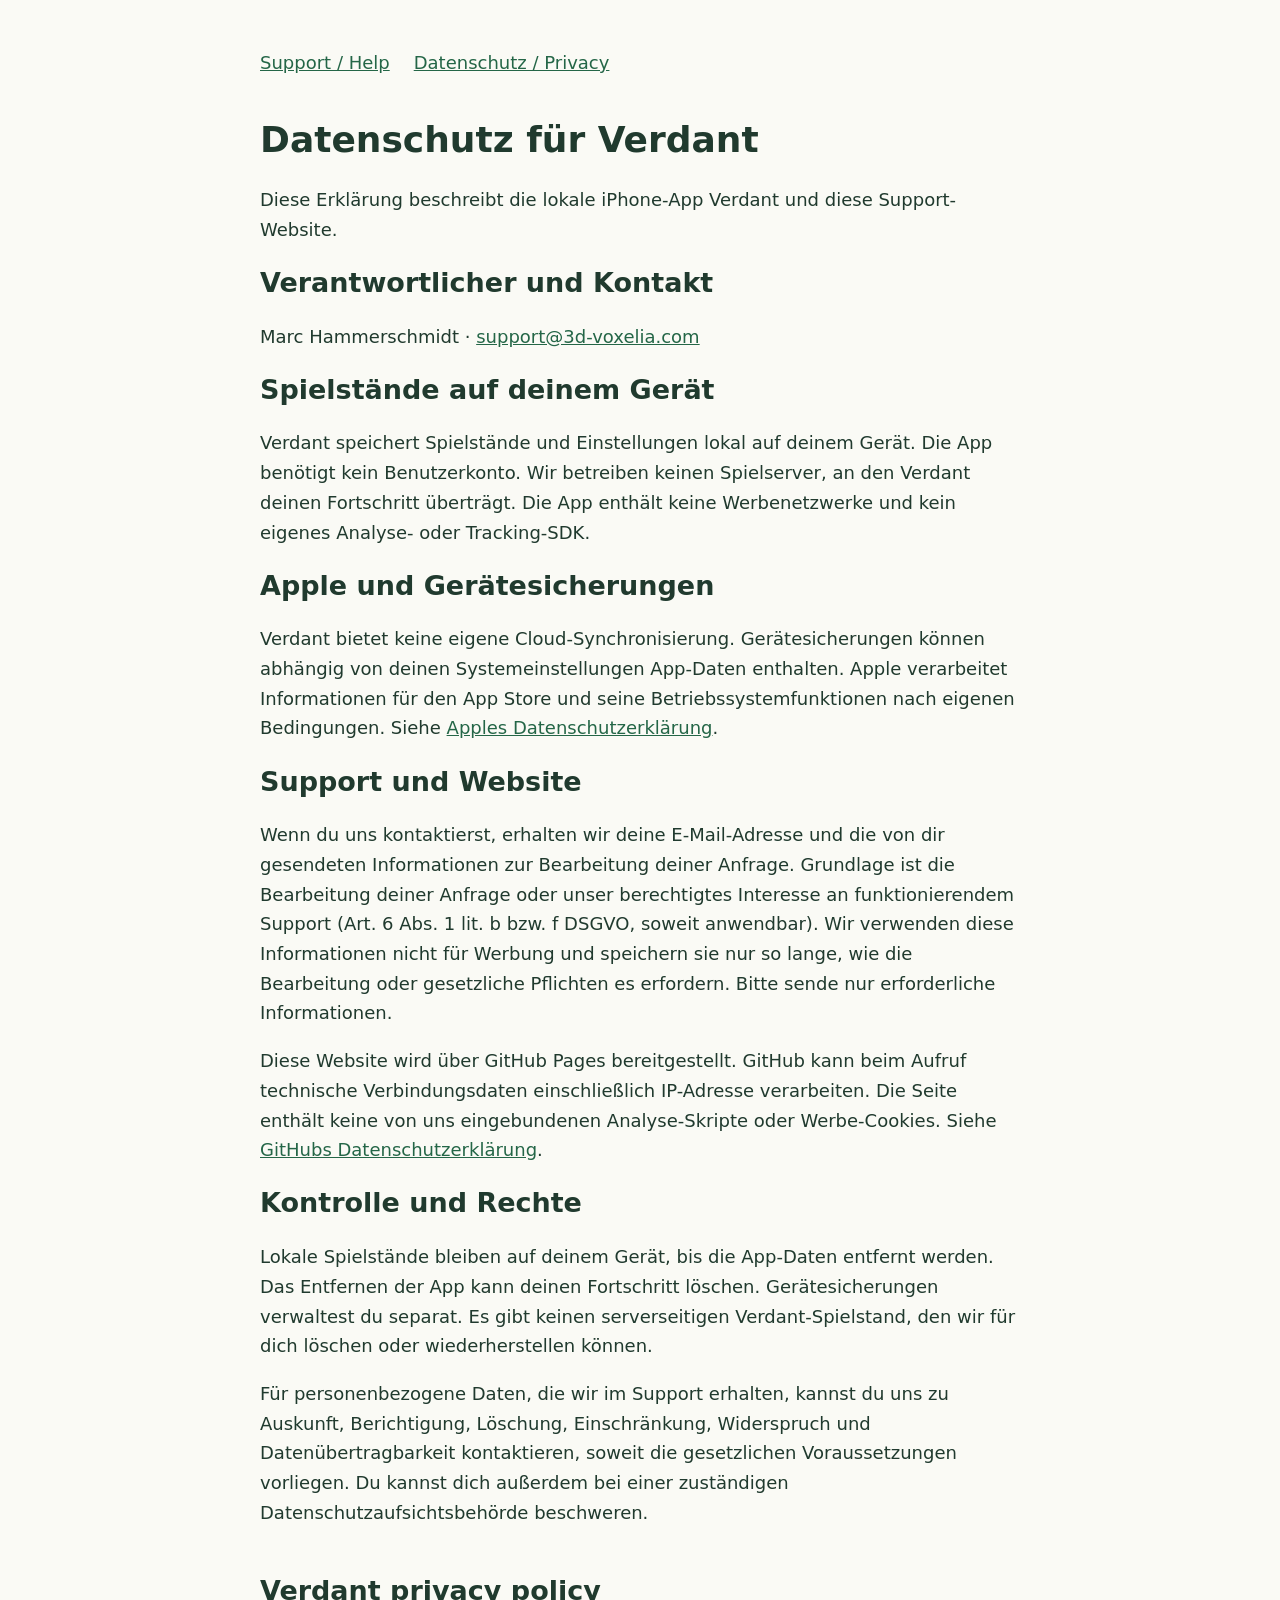
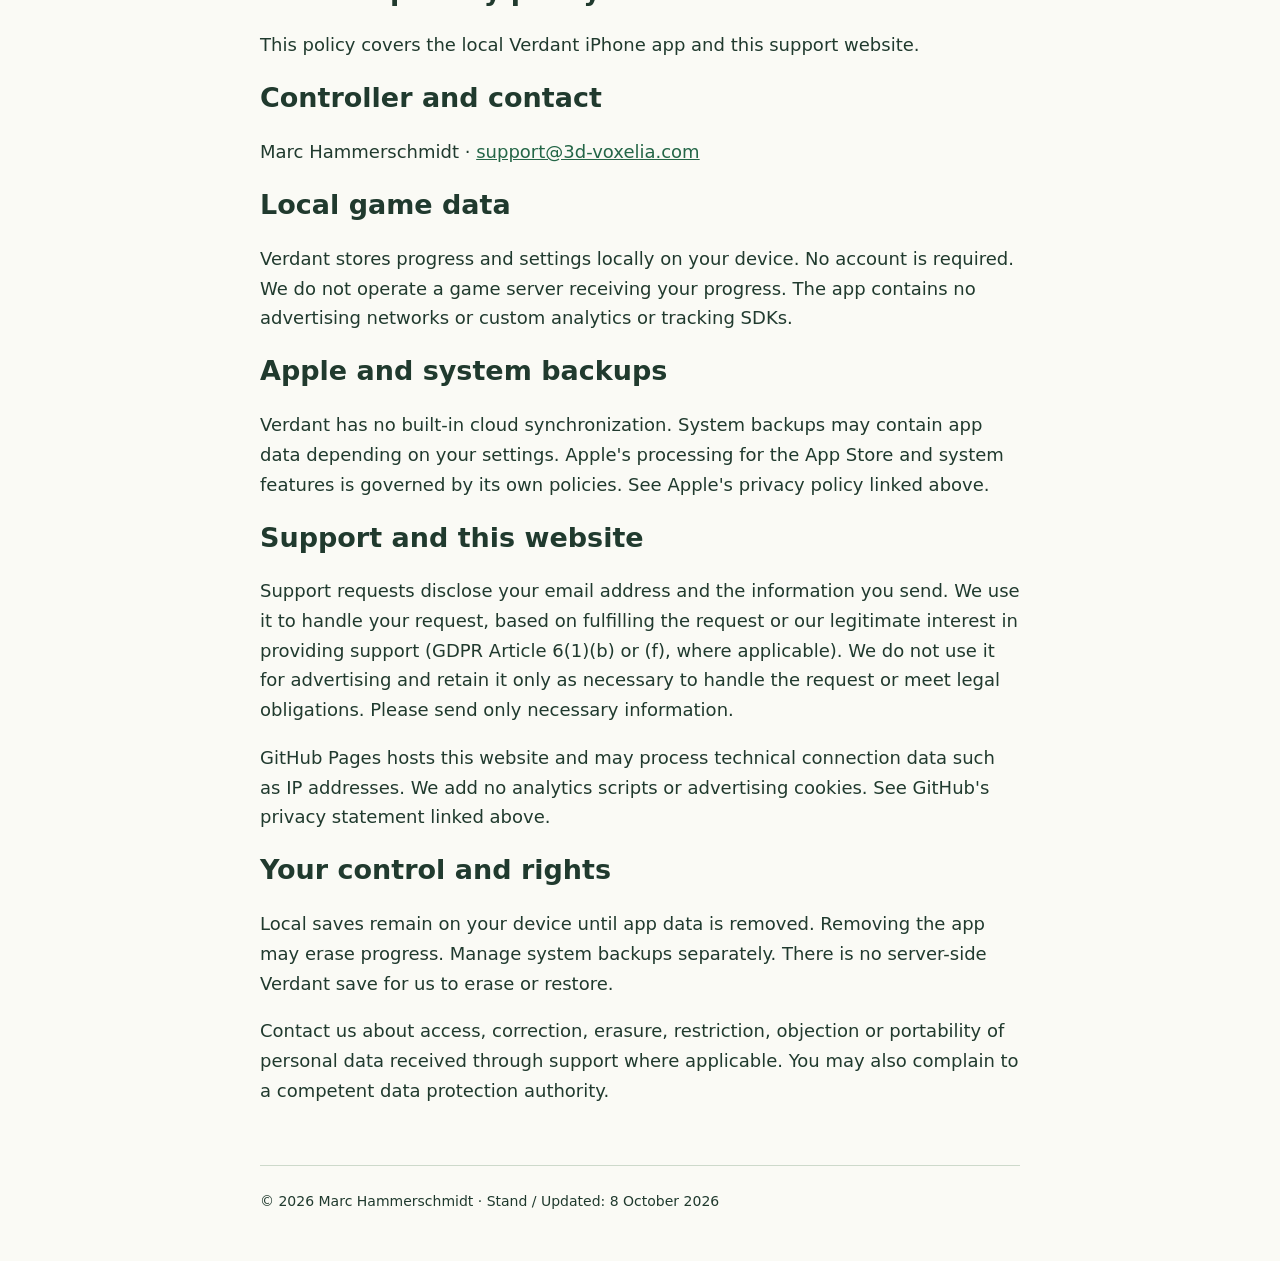
==== verdant/privacy.html @ f538ca0a "Add Verdant support and privacy pages" ====
<!doctype html><html lang="de"><meta charset="utf-8"><meta name="viewport" content="width=device-width,initial-scale=1"><title>Datenschutz / Privacy · Verdant</title><style>body{max-width:760px;margin:48px auto;padding:0 24px;font:18px/1.65 system-ui,sans-serif;color:#203a2e;background:#fafaf5}a{color:#246647}nav{display:flex;gap:24px;margin-bottom:40px}h1,h2{line-height:1.2}section{margin-top:48px}footer{margin-top:60px;padding-top:24px;border-top:1px solid #cdd9cb;font-size:14px}:focus-visible{outline:3px solid #ad6914;outline-offset:4px}</style><nav aria-label="Navigation"><a href="support.html">Support / Help</a><a href="privacy.html">Datenschutz / Privacy</a></nav><main><h1>Datenschutz für Verdant</h1><p>Diese Erklärung beschreibt die lokale iPhone-App Verdant und diese Support-Website.</p><h2>Verantwortlicher und Kontakt</h2><p>Marc Hammerschmidt · <a href="mailto:support@3d-voxelia.com">support@3d-voxelia.com</a></p><h2>Spielstände auf deinem Gerät</h2><p>Verdant speichert Spielstände und Einstellungen lokal auf deinem Gerät. Die App benötigt kein Benutzerkonto. Wir betreiben keinen Spielserver, an den Verdant deinen Fortschritt überträgt. Die App enthält keine Werbenetzwerke und kein eigenes Analyse- oder Tracking-SDK.</p><h2>Apple und Gerätesicherungen</h2><p>Verdant bietet keine eigene Cloud-Synchronisierung. Gerätesicherungen können abhängig von deinen Systemeinstellungen App-Daten enthalten. Apple verarbeitet Informationen für den App Store und seine Betriebssystemfunktionen nach eigenen Bedingungen. Siehe <a href="https://www.apple.com/legal/privacy/">Apples Datenschutzerklärung</a>.</p><h2>Support und Website</h2><p>Wenn du uns kontaktierst, erhalten wir deine E-Mail-Adresse und die von dir gesendeten Informationen zur Bearbeitung deiner Anfrage. Grundlage ist die Bearbeitung deiner Anfrage oder unser berechtigtes Interesse an funktionierendem Support (Art. 6 Abs. 1 lit. b bzw. f DSGVO, soweit anwendbar). Wir verwenden diese Informationen nicht für Werbung und speichern sie nur so lange, wie die Bearbeitung oder gesetzliche Pflichten es erfordern. Bitte sende nur erforderliche Informationen.</p><p>Diese Website wird über GitHub Pages bereitgestellt. GitHub kann beim Aufruf technische Verbindungsdaten einschließlich IP-Adresse verarbeiten. Die Seite enthält keine von uns eingebundenen Analyse-Skripte oder Werbe-Cookies. Siehe <a href="https://docs.github.com/en/site-policy/privacy-policies/github-general-privacy-statement">GitHubs Datenschutzerklärung</a>.</p><h2>Kontrolle und Rechte</h2><p>Lokale Spielstände bleiben auf deinem Gerät, bis die App-Daten entfernt werden. Das Entfernen der App kann deinen Fortschritt löschen. Gerätesicherungen verwaltest du separat. Es gibt keinen serverseitigen Verdant-Spielstand, den wir für dich löschen oder wiederherstellen können.</p><p>Für personenbezogene Daten, die wir im Support erhalten, kannst du uns zu Auskunft, Berichtigung, Löschung, Einschränkung, Widerspruch und Datenübertragbarkeit kontaktieren, soweit die gesetzlichen Voraussetzungen vorliegen. Du kannst dich außerdem bei einer zuständigen Datenschutzaufsichtsbehörde beschweren.</p><section lang="en"><h1>Verdant privacy policy</h1><p>This policy covers the local Verdant iPhone app and this support website.</p><h2>Controller and contact</h2><p>Marc Hammerschmidt · <a href="mailto:support@3d-voxelia.com">support@3d-voxelia.com</a></p><h2>Local game data</h2><p>Verdant stores progress and settings locally on your device. No account is required. We do not operate a game server receiving your progress. The app contains no advertising networks or custom analytics or tracking SDKs.</p><h2>Apple and system backups</h2><p>Verdant has no built-in cloud synchronization. System backups may contain app data depending on your settings. Apple's processing for the App Store and system features is governed by its own policies. See Apple's privacy policy linked above.</p><h2>Support and this website</h2><p>Support requests disclose your email address and the information you send. We use it to handle your request, based on fulfilling the request or our legitimate interest in providing support (GDPR Article 6(1)(b) or (f), where applicable). We do not use it for advertising and retain it only as necessary to handle the request or meet legal obligations. Please send only necessary information.</p><p>GitHub Pages hosts this website and may process technical connection data such as IP addresses. We add no analytics scripts or advertising cookies. See GitHub's privacy statement linked above.</p><h2>Your control and rights</h2><p>Local saves remain on your device until app data is removed. Removing the app may erase progress. Manage system backups separately. There is no server-side Verdant save for us to erase or restore.</p><p>Contact us about access, correction, erasure, restriction, objection or portability of personal data received through support where applicable. You may also complain to a competent data protection authority.</p></section></main><footer>© 2026 Marc Hammerschmidt · Stand / Updated: 8 October 2026</footer></html>
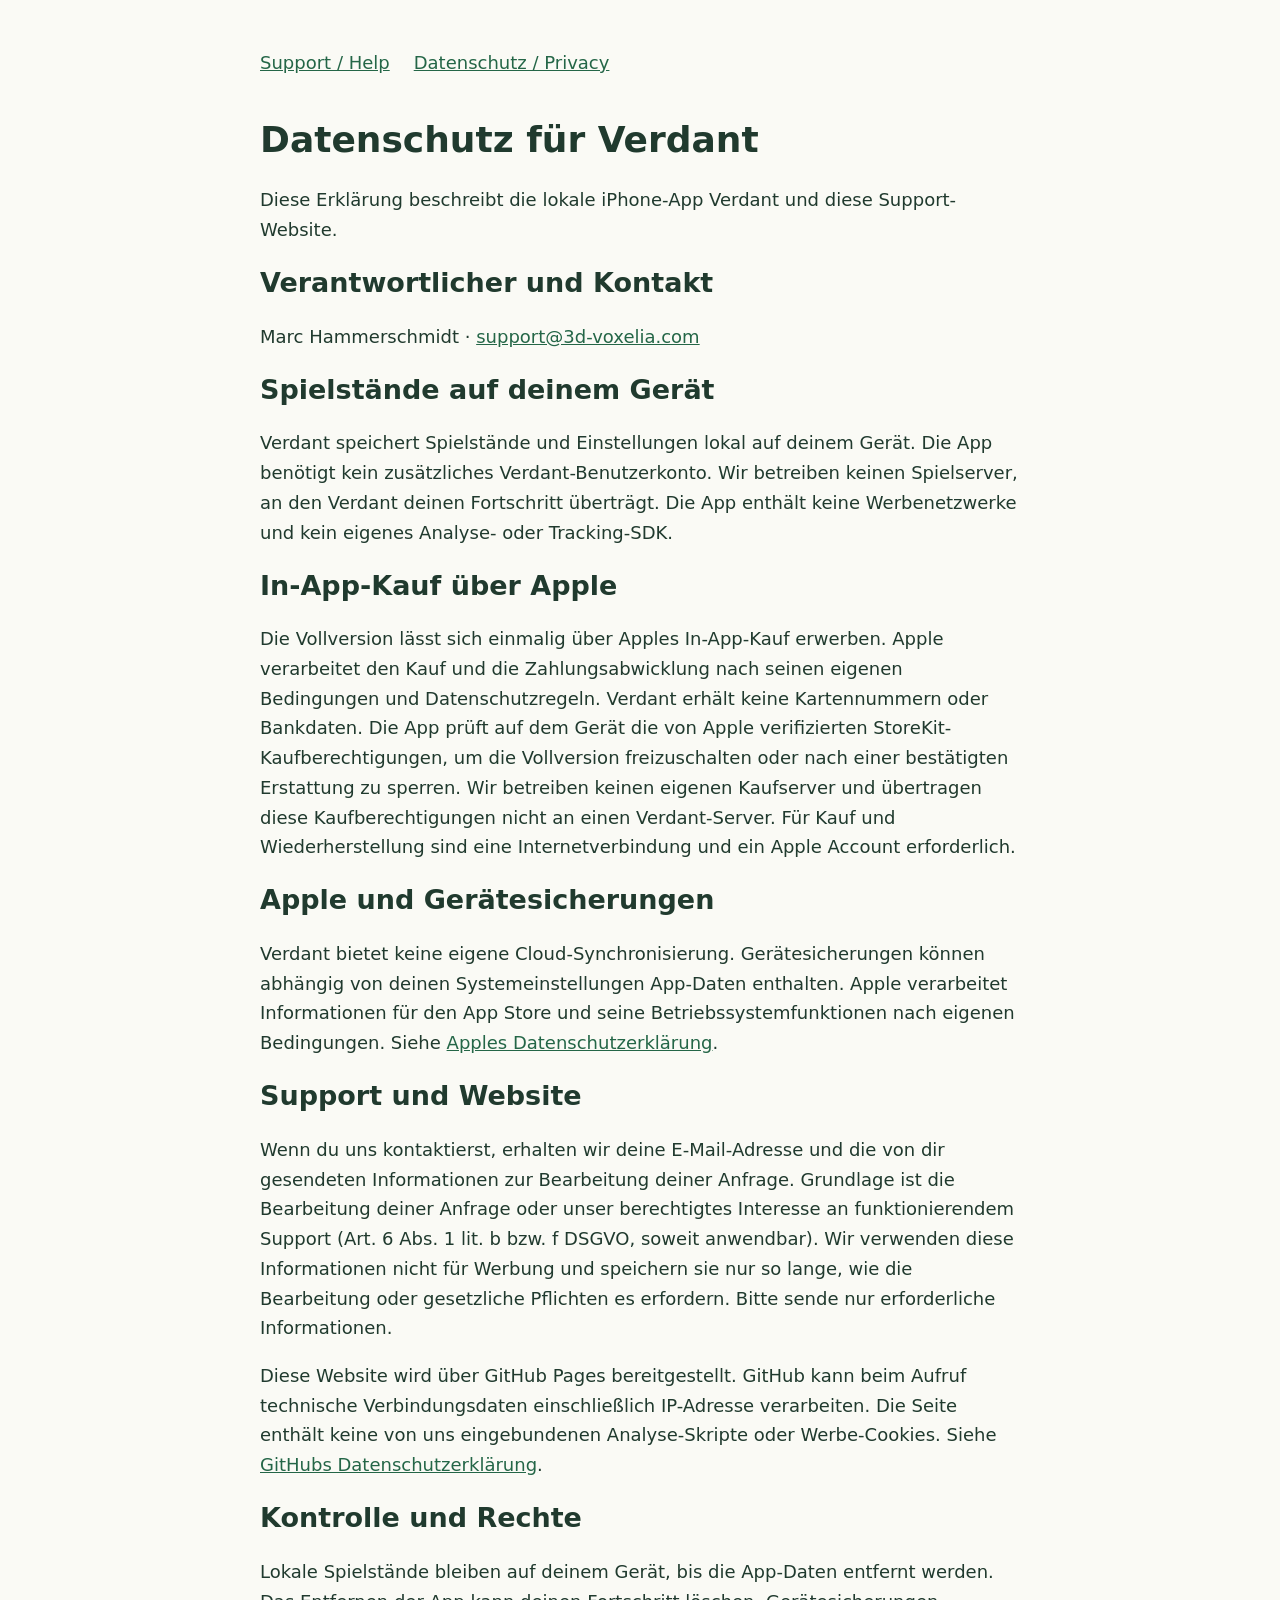
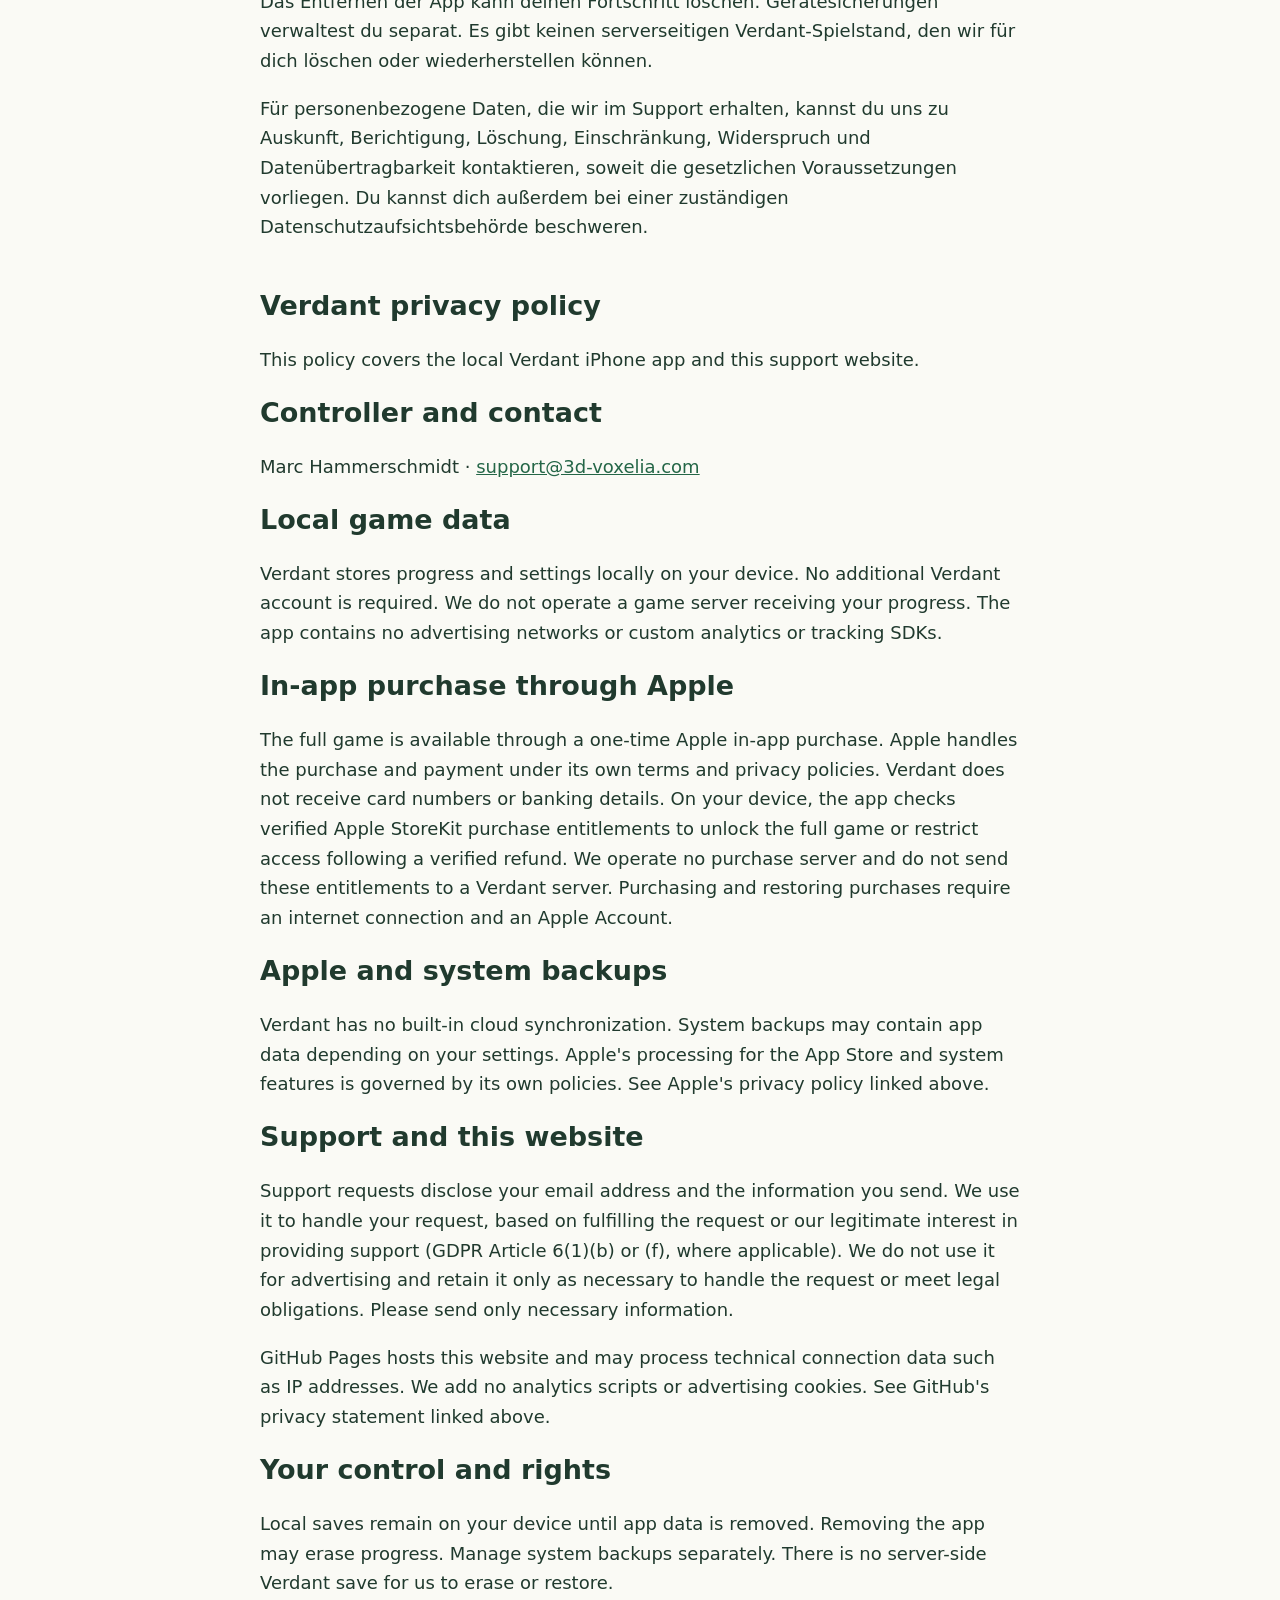
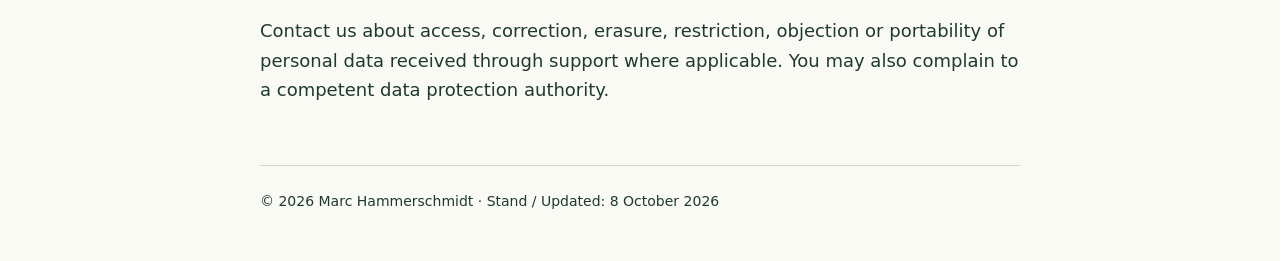
==== commit e08b87bf: "Document Verdant free chapter and permanent Apple full-game purchase" ====
--- a/verdant/privacy.html
+++ b/verdant/privacy.html
@@ -1 +1 @@
-<!doctype html><html lang="de"><meta charset="utf-8"><meta name="viewport" content="width=device-width,initial-scale=1"><title>Datenschutz / Privacy · Verdant</title><style>body{max-width:760px;margin:48px auto;padding:0 24px;font:18px/1.65 system-ui,sans-serif;color:#203a2e;background:#fafaf5}a{color:#246647}nav{display:flex;gap:24px;margin-bottom:40px}h1,h2{line-height:1.2}section{margin-top:48px}footer{margin-top:60px;padding-top:24px;border-top:1px solid #cdd9cb;font-size:14px}:focus-visible{outline:3px solid #ad6914;outline-offset:4px}</style><nav aria-label="Navigation"><a href="support.html">Support / Help</a><a href="privacy.html">Datenschutz / Privacy</a></nav><main><h1>Datenschutz für Verdant</h1><p>Diese Erklärung beschreibt die lokale iPhone-App Verdant und diese Support-Website.</p><h2>Verantwortlicher und Kontakt</h2><p>Marc Hammerschmidt · <a href="mailto:support@3d-voxelia.com">support@3d-voxelia.com</a></p><h2>Spielstände auf deinem Gerät</h2><p>Verdant speichert Spielstände und Einstellungen lokal auf deinem Gerät. Die App benötigt kein Benutzerkonto. Wir betreiben keinen Spielserver, an den Verdant deinen Fortschritt überträgt. Die App enthält keine Werbenetzwerke und kein eigenes Analyse- oder Tracking-SDK.</p><h2>Apple und Gerätesicherungen</h2><p>Verdant bietet keine eigene Cloud-Synchronisierung. Gerätesicherungen können abhängig von deinen Systemeinstellungen App-Daten enthalten. Apple verarbeitet Informationen für den App Store und seine Betriebssystemfunktionen nach eigenen Bedingungen. Siehe <a href="https://www.apple.com/legal/privacy/">Apples Datenschutzerklärung</a>.</p><h2>Support und Website</h2><p>Wenn du uns kontaktierst, erhalten wir deine E-Mail-Adresse und die von dir gesendeten Informationen zur Bearbeitung deiner Anfrage. Grundlage ist die Bearbeitung deiner Anfrage oder unser berechtigtes Interesse an funktionierendem Support (Art. 6 Abs. 1 lit. b bzw. f DSGVO, soweit anwendbar). Wir verwenden diese Informationen nicht für Werbung und speichern sie nur so lange, wie die Bearbeitung oder gesetzliche Pflichten es erfordern. Bitte sende nur erforderliche Informationen.</p><p>Diese Website wird über GitHub Pages bereitgestellt. GitHub kann beim Aufruf technische Verbindungsdaten einschließlich IP-Adresse verarbeiten. Die Seite enthält keine von uns eingebundenen Analyse-Skripte oder Werbe-Cookies. Siehe <a href="https://docs.github.com/en/site-policy/privacy-policies/github-general-privacy-statement">GitHubs Datenschutzerklärung</a>.</p><h2>Kontrolle und Rechte</h2><p>Lokale Spielstände bleiben auf deinem Gerät, bis die App-Daten entfernt werden. Das Entfernen der App kann deinen Fortschritt löschen. Gerätesicherungen verwaltest du separat. Es gibt keinen serverseitigen Verdant-Spielstand, den wir für dich löschen oder wiederherstellen können.</p><p>Für personenbezogene Daten, die wir im Support erhalten, kannst du uns zu Auskunft, Berichtigung, Löschung, Einschränkung, Widerspruch und Datenübertragbarkeit kontaktieren, soweit die gesetzlichen Voraussetzungen vorliegen. Du kannst dich außerdem bei einer zuständigen Datenschutzaufsichtsbehörde beschweren.</p><section lang="en"><h1>Verdant privacy policy</h1><p>This policy covers the local Verdant iPhone app and this support website.</p><h2>Controller and contact</h2><p>Marc Hammerschmidt · <a href="mailto:support@3d-voxelia.com">support@3d-voxelia.com</a></p><h2>Local game data</h2><p>Verdant stores progress and settings locally on your device. No account is required. We do not operate a game server receiving your progress. The app contains no advertising networks or custom analytics or tracking SDKs.</p><h2>Apple and system backups</h2><p>Verdant has no built-in cloud synchronization. System backups may contain app data depending on your settings. Apple's processing for the App Store and system features is governed by its own policies. See Apple's privacy policy linked above.</p><h2>Support and this website</h2><p>Support requests disclose your email address and the information you send. We use it to handle your request, based on fulfilling the request or our legitimate interest in providing support (GDPR Article 6(1)(b) or (f), where applicable). We do not use it for advertising and retain it only as necessary to handle the request or meet legal obligations. Please send only necessary information.</p><p>GitHub Pages hosts this website and may process technical connection data such as IP addresses. We add no analytics scripts or advertising cookies. See GitHub's privacy statement linked above.</p><h2>Your control and rights</h2><p>Local saves remain on your device until app data is removed. Removing the app may erase progress. Manage system backups separately. There is no server-side Verdant save for us to erase or restore.</p><p>Contact us about access, correction, erasure, restriction, objection or portability of personal data received through support where applicable. You may also complain to a competent data protection authority.</p></section></main><footer>© 2026 Marc Hammerschmidt · Stand / Updated: 8 October 2026</footer></html>
+<!doctype html><html lang="de"><meta charset="utf-8"><meta name="viewport" content="width=device-width,initial-scale=1"><title>Datenschutz / Privacy · Verdant</title><style>body{max-width:760px;margin:48px auto;padding:0 24px;font:18px/1.65 system-ui,sans-serif;color:#203a2e;background:#fafaf5}a{color:#246647}nav{display:flex;gap:24px;margin-bottom:40px}h1,h2{line-height:1.2}section{margin-top:48px}footer{margin-top:60px;padding-top:24px;border-top:1px solid #cdd9cb;font-size:14px}:focus-visible{outline:3px solid #ad6914;outline-offset:4px}</style><nav aria-label="Navigation"><a href="support.html">Support / Help</a><a href="privacy.html">Datenschutz / Privacy</a></nav><main><h1>Datenschutz für Verdant</h1><p>Diese Erklärung beschreibt die lokale iPhone-App Verdant und diese Support-Website.</p><h2>Verantwortlicher und Kontakt</h2><p>Marc Hammerschmidt · <a href="mailto:support@3d-voxelia.com">support@3d-voxelia.com</a></p><h2>Spielstände auf deinem Gerät</h2><p>Verdant speichert Spielstände und Einstellungen lokal auf deinem Gerät. Die App benötigt kein zusätzliches Verdant-Benutzerkonto. Wir betreiben keinen Spielserver, an den Verdant deinen Fortschritt überträgt. Die App enthält keine Werbenetzwerke und kein eigenes Analyse- oder Tracking-SDK.</p><h2>In-App-Kauf über Apple</h2><p>Die Vollversion lässt sich einmalig über Apples In-App-Kauf erwerben. Apple verarbeitet den Kauf und die Zahlungsabwicklung nach seinen eigenen Bedingungen und Datenschutzregeln. Verdant erhält keine Kartennummern oder Bankdaten. Die App prüft auf dem Gerät die von Apple verifizierten StoreKit-Kaufberechtigungen, um die Vollversion freizuschalten oder nach einer bestätigten Erstattung zu sperren. Wir betreiben keinen eigenen Kaufserver und übertragen diese Kaufberechtigungen nicht an einen Verdant-Server. Für Kauf und Wiederherstellung sind eine Internetverbindung und ein Apple Account erforderlich.</p><h2>Apple und Gerätesicherungen</h2><p>Verdant bietet keine eigene Cloud-Synchronisierung. Gerätesicherungen können abhängig von deinen Systemeinstellungen App-Daten enthalten. Apple verarbeitet Informationen für den App Store und seine Betriebssystemfunktionen nach eigenen Bedingungen. Siehe <a href="https://www.apple.com/legal/privacy/">Apples Datenschutzerklärung</a>.</p><h2>Support und Website</h2><p>Wenn du uns kontaktierst, erhalten wir deine E-Mail-Adresse und die von dir gesendeten Informationen zur Bearbeitung deiner Anfrage. Grundlage ist die Bearbeitung deiner Anfrage oder unser berechtigtes Interesse an funktionierendem Support (Art. 6 Abs. 1 lit. b bzw. f DSGVO, soweit anwendbar). Wir verwenden diese Informationen nicht für Werbung und speichern sie nur so lange, wie die Bearbeitung oder gesetzliche Pflichten es erfordern. Bitte sende nur erforderliche Informationen.</p><p>Diese Website wird über GitHub Pages bereitgestellt. GitHub kann beim Aufruf technische Verbindungsdaten einschließlich IP-Adresse verarbeiten. Die Seite enthält keine von uns eingebundenen Analyse-Skripte oder Werbe-Cookies. Siehe <a href="https://docs.github.com/en/site-policy/privacy-policies/github-general-privacy-statement">GitHubs Datenschutzerklärung</a>.</p><h2>Kontrolle und Rechte</h2><p>Lokale Spielstände bleiben auf deinem Gerät, bis die App-Daten entfernt werden. Das Entfernen der App kann deinen Fortschritt löschen. Gerätesicherungen verwaltest du separat. Es gibt keinen serverseitigen Verdant-Spielstand, den wir für dich löschen oder wiederherstellen können.</p><p>Für personenbezogene Daten, die wir im Support erhalten, kannst du uns zu Auskunft, Berichtigung, Löschung, Einschränkung, Widerspruch und Datenübertragbarkeit kontaktieren, soweit die gesetzlichen Voraussetzungen vorliegen. Du kannst dich außerdem bei einer zuständigen Datenschutzaufsichtsbehörde beschweren.</p><section lang="en"><h1>Verdant privacy policy</h1><p>This policy covers the local Verdant iPhone app and this support website.</p><h2>Controller and contact</h2><p>Marc Hammerschmidt · <a href="mailto:support@3d-voxelia.com">support@3d-voxelia.com</a></p><h2>Local game data</h2><p>Verdant stores progress and settings locally on your device. No additional Verdant account is required. We do not operate a game server receiving your progress. The app contains no advertising networks or custom analytics or tracking SDKs.</p><h2>In-app purchase through Apple</h2><p>The full game is available through a one-time Apple in-app purchase. Apple handles the purchase and payment under its own terms and privacy policies. Verdant does not receive card numbers or banking details. On your device, the app checks verified Apple StoreKit purchase entitlements to unlock the full game or restrict access following a verified refund. We operate no purchase server and do not send these entitlements to a Verdant server. Purchasing and restoring purchases require an internet connection and an Apple Account.</p><h2>Apple and system backups</h2><p>Verdant has no built-in cloud synchronization. System backups may contain app data depending on your settings. Apple's processing for the App Store and system features is governed by its own policies. See Apple's privacy policy linked above.</p><h2>Support and this website</h2><p>Support requests disclose your email address and the information you send. We use it to handle your request, based on fulfilling the request or our legitimate interest in providing support (GDPR Article 6(1)(b) or (f), where applicable). We do not use it for advertising and retain it only as necessary to handle the request or meet legal obligations. Please send only necessary information.</p><p>GitHub Pages hosts this website and may process technical connection data such as IP addresses. We add no analytics scripts or advertising cookies. See GitHub's privacy statement linked above.</p><h2>Your control and rights</h2><p>Local saves remain on your device until app data is removed. Removing the app may erase progress. Manage system backups separately. There is no server-side Verdant save for us to erase or restore.</p><p>Contact us about access, correction, erasure, restriction, objection or portability of personal data received through support where applicable. You may also complain to a competent data protection authority.</p></section></main><footer>© 2026 Marc Hammerschmidt · Stand / Updated: 8 October 2026</footer></html>
